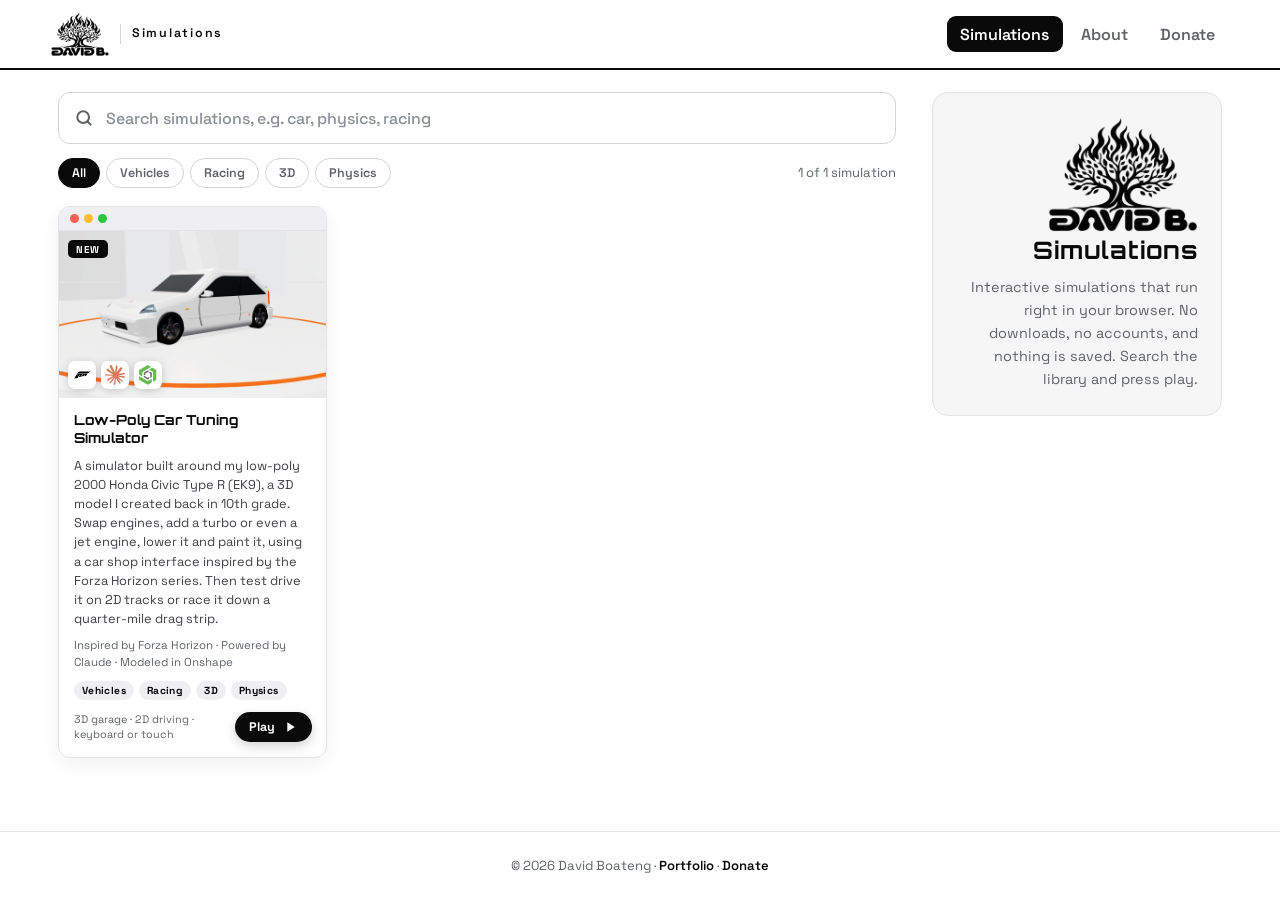
==== index.html @ 94e698fe "Launch DAVID B. Simulations with the Low-Poly Car Tuning Simulator Static site with a searchable sim" ====
<!DOCTYPE html>
<html lang="en">
<head>
  <meta charset="utf-8" />
  <meta name="viewport" content="width=device-width,initial-scale=1" />
  <title>DAVID B. Simulations</title>
  <meta name="description" content="Interactive browser simulations by David Boateng. Search the library and play." />
  <link rel="icon" type="image/png" href="assets/favicon-davidb.png" />
  <link rel="preconnect" href="https://fonts.googleapis.com" />
  <link rel="preconnect" href="https://fonts.gstatic.com" crossorigin />
  <link href="https://fonts.googleapis.com/css2?family=Orbitron:wght@700;800&family=Space+Grotesk:wght@400;500;600;700&display=swap" rel="stylesheet" />
  <link rel="stylesheet" href="style.css" />
  <script src="loader.js"></script>
</head>
<body>
  <div class="loader" id="loader" aria-hidden="true"><img src="assets/davidblogo.png" alt="" width="640" height="491" /><span class="loader-bar"><i></i></span></div>
  <header class="nav">
    <a class="brand" href="index.html" aria-label="David Boateng's Simulations home"><img src="assets/davidblogo.png" alt="" width="640" height="491" /><span class="brand-tag">Simulations</span></a>
    <nav><a href="index.html" aria-current="page">Simulations</a><a href="about.html">About</a><a href="donate.html">Donate</a></nav>
  </header>

  <main class="home">
    <section class="library" aria-label="Simulation library">
      <label class="search">
        <svg viewBox="0 0 24 24" width="20" height="20" fill="none" stroke="currentColor" stroke-width="2.4" stroke-linecap="round"><circle cx="11" cy="11" r="7"/><path d="m20 20-3.5-3.5"/></svg>
        <input id="search" type="search" placeholder="Search simulations, e.g. car, physics, racing" autocomplete="off" aria-label="Search simulations" />
      </label>
      <div class="lib-bar">
        <div class="chips" id="chips" aria-label="Filter by tag"></div>
        <p class="count" id="count"></p>
      </div>
      <div class="grid" id="grid" aria-live="polite"></div>
    </section>

    <aside class="intro">
      <h1 class="intro-title"><img src="assets/davidblogo.png" alt="DAVID B." width="640" height="491" /><span>Simulations</span></h1>
      <p>Interactive simulations that run right in your browser. No downloads, no accounts, and nothing is saved. Search the library and press play.</p>
    </aside>
  </main>

  <footer class="footer">© 2026 David Boateng · <a href="https://djmboateng.github.io/portfolio/" target="_blank" rel="noopener">Portfolio</a> · <a href="donate.html">Donate</a></footer>
  <script src="site.js"></script>
</body>
</html>
---- style.css ----
:root {
  --bg: #ffffff; --panel: #f6f6f7; --panel-2: #efeff1; --line: #e4e4e7; --line-2: #d4d4d8;
  --ink: #0a0a0a; --text: #18181b; --muted: #5f6368;
}
* { margin: 0; padding: 0; box-sizing: border-box; }
html { scroll-behavior: smooth; }
body { font-family: 'Space Grotesk', system-ui, sans-serif; color: var(--text); background: var(--bg); min-height: 100vh; display: flex; flex-direction: column; overflow-x: hidden; }
h1, h2, h3 { font-family: Orbitron, sans-serif; color: var(--ink); }
a { color: inherit; }
img { max-width: 100%; display: block; }

/* nav */
.nav { position: sticky; top: 0; z-index: 50; display: flex; align-items: center; justify-content: space-between; gap: 1rem; padding: 12px max(16px, 4%); background: rgba(255, 255, 255, .92); backdrop-filter: blur(10px); border-bottom: 2px solid var(--ink); }
.brand { display: flex; align-items: center; gap: .7rem; text-decoration: none; }
.brand img { height: 44px; width: auto; }
.brand-tag { font: 600 .78rem 'Space Grotesk', sans-serif; letter-spacing: .14em; color: var(--ink); padding-left: .7rem; border-left: 1px solid var(--line-2); line-height: 1.6; }
.nav nav { display: flex; gap: .3rem; }
.nav nav a { padding: .45rem .85rem; border-radius: 9px; text-decoration: none; font-weight: 600; color: var(--muted); transition: color .2s, background .2s; }
.nav nav a:hover { color: var(--ink); background: var(--panel); }
.nav nav a[aria-current="page"] { color: #fff; background: var(--ink); }

main { flex: 1; width: 100%; max-width: 1240px; margin: 0 auto; padding: 0 max(16px, 3%); }

/* ---------- homepage: library left, intro top-right ---------- */
.home { display: grid; grid-template-columns: minmax(0, 1fr) 290px; gap: 2.2rem; align-items: start; padding-top: 1.4rem; padding-bottom: 3rem; }
.search { position: relative; display: block; }
.search svg { position: absolute; left: 1rem; top: 50%; transform: translateY(-50%); color: var(--muted); pointer-events: none; }
.search input { width: 100%; padding: .9rem 1rem .9rem 2.9rem; border-radius: 12px; border: 1.5px solid var(--line-2); background: #fff; color: var(--ink); font: 500 1rem 'Space Grotesk', sans-serif; outline: none; transition: border-color .2s, box-shadow .2s; }
.search input::placeholder { color: #8a8f98; }
.search input:focus { border-color: var(--ink); box-shadow: 0 0 0 4px rgba(10, 10, 10, .08); }
.lib-bar { display: flex; align-items: center; justify-content: space-between; gap: 1rem; flex-wrap: wrap; margin: .85rem 0 1.1rem; }
.chips { display: flex; flex-wrap: wrap; gap: .4rem; }
.chip { padding: .38rem .8rem; border-radius: 999px; border: 1px solid var(--line-2); background: #fff; color: var(--muted); font: 600 .78rem 'Space Grotesk', sans-serif; cursor: pointer; transition: .2s; }
.chip:hover { color: var(--ink); border-color: var(--ink); }
.chip.on { color: #fff; background: var(--ink); border-color: var(--ink); }
.count { color: var(--muted); font-size: .82rem; }

.intro { position: sticky; top: 86px; padding: 1.5rem 1.4rem; border-radius: 16px; border: 1px solid var(--line); background: var(--panel); text-align: right; display: flex; flex-direction: column; align-items: flex-end; gap: .7rem; }
.intro-title { display: flex; flex-direction: column; align-items: flex-end; gap: .15rem; }
.intro-title img { width: 150px; height: auto; }
.intro-title span { font-size: 1.5rem; letter-spacing: .04em; }
.intro p { color: var(--muted); font-size: .9rem; line-height: 1.6; }

/* game-window cards */
.grid { display: grid; grid-template-columns: repeat(auto-fill, minmax(250px, 1fr)); gap: 1rem; }
.window { display: flex; flex-direction: column; border-radius: 12px; overflow: hidden; background: #fff; border: 1px solid var(--line); box-shadow: 0 6px 20px rgba(0, 0, 0, .06); transition: transform .25s, border-color .25s, box-shadow .25s; }
.window:hover { transform: translateY(-4px); border-color: var(--ink); box-shadow: 0 14px 30px rgba(0, 0, 0, .12); }
.titlebar { display: flex; align-items: center; padding: .45rem .65rem; background: var(--panel-2); border-bottom: 1px solid var(--line); }
.titlebar .dots { display: flex; gap: 5px; }
.titlebar .dots i { width: 9px; height: 9px; border-radius: 50%; background: #ff5f57; }
.titlebar .dots i:nth-child(2) { background: #febc2e; }
.titlebar .dots i:nth-child(3) { background: #28c840; }
.screen { position: relative; display: block; aspect-ratio: 16 / 10; background: #e7e8eb; overflow: hidden; }
.screen img.shot { width: 100%; height: 100%; object-fit: cover; transition: transform .5s; }
.window:hover .screen img.shot { transform: scale(1.04); }
.play { position: absolute; inset: 0; display: grid; place-items: center; background: rgba(0, 0, 0, .28); opacity: 0; transition: opacity .25s; }
.play span { display: grid; place-items: center; width: 50px; height: 50px; border-radius: 50%; background: var(--ink); color: #fff; box-shadow: 0 6px 18px rgba(0, 0, 0, .35); }
.window:hover .play, .screen:focus-visible .play { opacity: 1; }
.badge-new { position: absolute; top: .55rem; left: .55rem; padding: .18rem .5rem; border-radius: 5px; background: var(--ink); color: #fff; font-size: .62rem; font-weight: 800; letter-spacing: .1em; }
.credits { position: absolute; left: .55rem; bottom: .55rem; display: flex; gap: 5px; }
.credits img { width: 28px; height: 28px; padding: 4px; border-radius: 7px; background: #fff; object-fit: contain; box-shadow: 0 2px 8px rgba(0, 0, 0, .18); }
.win-body { display: flex; flex-direction: column; gap: .55rem; padding: .85rem .9rem .95rem; flex: 1; }
.win-body h3 { font-size: .86rem; line-height: 1.3; }
.win-body p { color: #3f3f46; line-height: 1.5; font-size: .8rem; }
.made-with { font-size: .72rem !important; color: var(--muted) !important; }
.tags { display: flex; flex-wrap: wrap; gap: .3rem; }
.tags span { padding: .2rem .5rem; border-radius: 999px; background: var(--panel-2); color: var(--ink); font-size: .64rem; font-weight: 700; letter-spacing: .04em; }
.win-foot { display: flex; align-items: center; justify-content: space-between; gap: .6rem; margin-top: auto; padding-top: .2rem; }
.win-foot small { color: var(--muted); font-size: .68rem; line-height: 1.35; }
.empty { grid-column: 1 / -1; padding: 2.5rem 1rem; text-align: center; border: 1px dashed var(--line-2); border-radius: 12px; color: var(--muted); }
.empty b { display: block; color: var(--ink); font-family: Orbitron, sans-serif; margin-bottom: .4rem; }

/* buttons */
.btn { display: inline-flex; align-items: center; gap: .45rem; padding: .7rem 1.25rem; border-radius: 999px; border: 0; background: var(--ink); color: #fff; font: 700 .88rem 'Space Grotesk', sans-serif; text-decoration: none; cursor: pointer; box-shadow: 0 4px 12px rgba(0, 0, 0, .18); transition: transform .2s, box-shadow .2s; white-space: nowrap; }
.btn:hover { transform: translateY(-2px); box-shadow: 0 8px 20px rgba(0, 0, 0, .25); }
.btn.small { padding: .45rem .85rem; font-size: .78rem; }
.btn.big { padding: 1rem 1.8rem; font-size: 1.05rem; }

/* ---------- content pages ---------- */
.page { max-width: 980px; margin: 0 auto; padding: 2.4rem 0 3.5rem; }
.page-hero { text-align: center; margin-bottom: 1.8rem; }
.page-hero h1 { font-size: clamp(2rem, 6vw, 3.2rem); }
.card { padding: 2.2rem; border-radius: 18px; background: var(--panel); border: 1px solid var(--line); }
.card + .card { margin-top: 1.3rem; }
.card h2 { font-size: 1.25rem; margin-bottom: .9rem; }
.card p { color: #3f3f46; line-height: 1.7; }
.card p + p { margin-top: .8rem; }
.about .card p { font-size: 1.12rem; line-height: 1.75; }
.about .card h2 { font-size: 1.45rem; }
.about-grid { display: grid; grid-template-columns: 230px 1fr; gap: 2rem; align-items: center; }
.about-grid img { width: 100%; max-width: 210px; height: auto; margin: 0 auto; }
.links { display: grid; grid-template-columns: repeat(auto-fit, minmax(220px, 1fr)); gap: .8rem; margin-top: .4rem; }
.link-card { display: flex; align-items: center; gap: .8rem; padding: 1rem; border-radius: 14px; border: 1px solid var(--line); background: #fff; text-decoration: none; transition: border-color .2s, transform .2s; }
.link-card:hover { border-color: var(--ink); transform: translateY(-3px); }
.link-card i { display: grid; place-items: center; width: 42px; height: 42px; flex: none; border-radius: 11px; background: var(--ink); color: #fff; font-style: normal; font-weight: 800; }
.link-card span { display: block; font-size: .7rem; font-weight: 700; letter-spacing: .1em; text-transform: uppercase; color: var(--muted); }
.link-card b { font-weight: 600; font-size: .92rem; overflow-wrap: anywhere; color: var(--ink); }
.support-list { list-style: none; display: grid; gap: .8rem; margin-top: .4rem; }
.support-list li { display: flex; gap: .9rem; align-items: flex-start; padding: 1rem; border-radius: 14px; background: #fff; border: 1px solid var(--line); }
.support-list li i { display: grid; place-items: center; width: 40px; height: 40px; flex: none; border-radius: 11px; background: var(--panel-2); border: 1px solid var(--line); font-style: normal; font-size: 1.2rem; }
.support-list b { display: block; margin-bottom: .2rem; color: var(--ink); }
.support-list p { font-size: .9rem; line-height: 1.55; }
.donate-cta { text-align: center; padding: 2.4rem 2rem; background: var(--ink); border-color: var(--ink); }
.donate-cta h2 { font-size: 1.5rem; color: #fff; }
.donate-cta p { color: #d4d4d8; }
.donate-cta .btn { margin-top: 1.2rem; background: #fff; color: var(--ink); }
.fine { margin-top: 1rem; font-size: .8rem !important; color: #a1a1aa !important; }

.footer { text-align: center; padding: 1.6rem 16px; color: var(--muted); font-size: .82rem; border-top: 1px solid var(--line); }
.footer a { color: var(--ink); text-decoration: none; font-weight: 600; }
.footer a:hover { text-decoration: underline; }

@media (max-width: 860px) {
  .home { grid-template-columns: 1fr; gap: 1.6rem; }
  .intro { position: static; order: 2; text-align: left; align-items: flex-start; }
}
@media (max-width: 680px) {
  .nav { flex-direction: column; gap: .5rem; padding: 10px 16px 12px; }
  .card { padding: 1.5rem 1.2rem; }
  .about-grid { grid-template-columns: 1fr; }
  .about-grid img { max-width: 220px; margin: 0 auto; }
  .about .card p { font-size: 1.02rem; }
  .play { opacity: 1; background: transparent; }
  .grid { grid-template-columns: 1fr; }
}
@media (prefers-reduced-motion: reduce) { * { transition: none !important; } }

/* intro loading screen */
.loader { position: fixed; inset: 0; z-index: 1000; display: flex; flex-direction: column; align-items: center; justify-content: center; gap: 1.1rem; background: #fff; transition: opacity .4s ease, visibility .4s; }
.loader img { width: min(170px, 45vw); height: auto; animation: loaderIn .5s ease both; }
.loader-bar { width: 140px; height: 3px; border-radius: 99px; background: var(--line); overflow: hidden; }
.loader-bar i { display: block; height: 100%; width: 100%; background: var(--ink); transform-origin: left; animation: loaderBar .9s ease-in-out both; }
.loader.done { opacity: 0; visibility: hidden; pointer-events: none; }
html.seen .loader { display: none; }
@keyframes loaderIn { from { opacity: 0; transform: translateY(8px); } }
@keyframes loaderBar { from { transform: scaleX(0); } to { transform: scaleX(1); } }
@media (max-width: 860px) { .intro-title { align-items: flex-start; } }
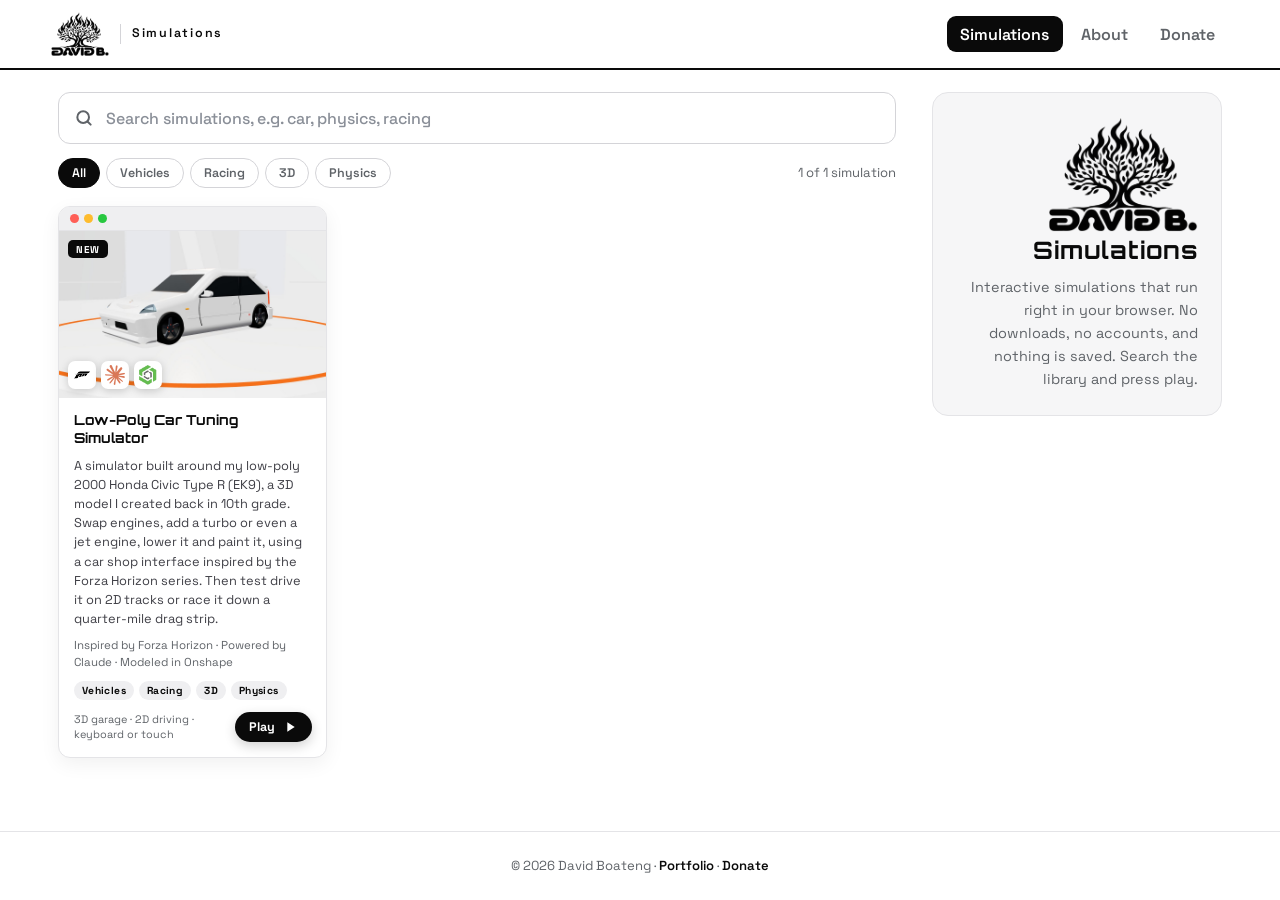
==== commit da78e227: "Rename site to Burning Bush Simulations Update the homepage title and the Civic tuning report header" ====
--- a/index.html
+++ b/index.html
@@ -3,7 +3,7 @@
 <head>
   <meta charset="utf-8" />
   <meta name="viewport" content="width=device-width,initial-scale=1" />
-  <title>DAVID B. Simulations</title>
+  <title>Burning Bush Simulations</title>
   <meta name="description" content="Interactive browser simulations by David Boateng. Search the library and play." />
   <link rel="icon" type="image/png" href="assets/favicon-davidb.png" />
   <link rel="preconnect" href="https://fonts.googleapis.com" />
